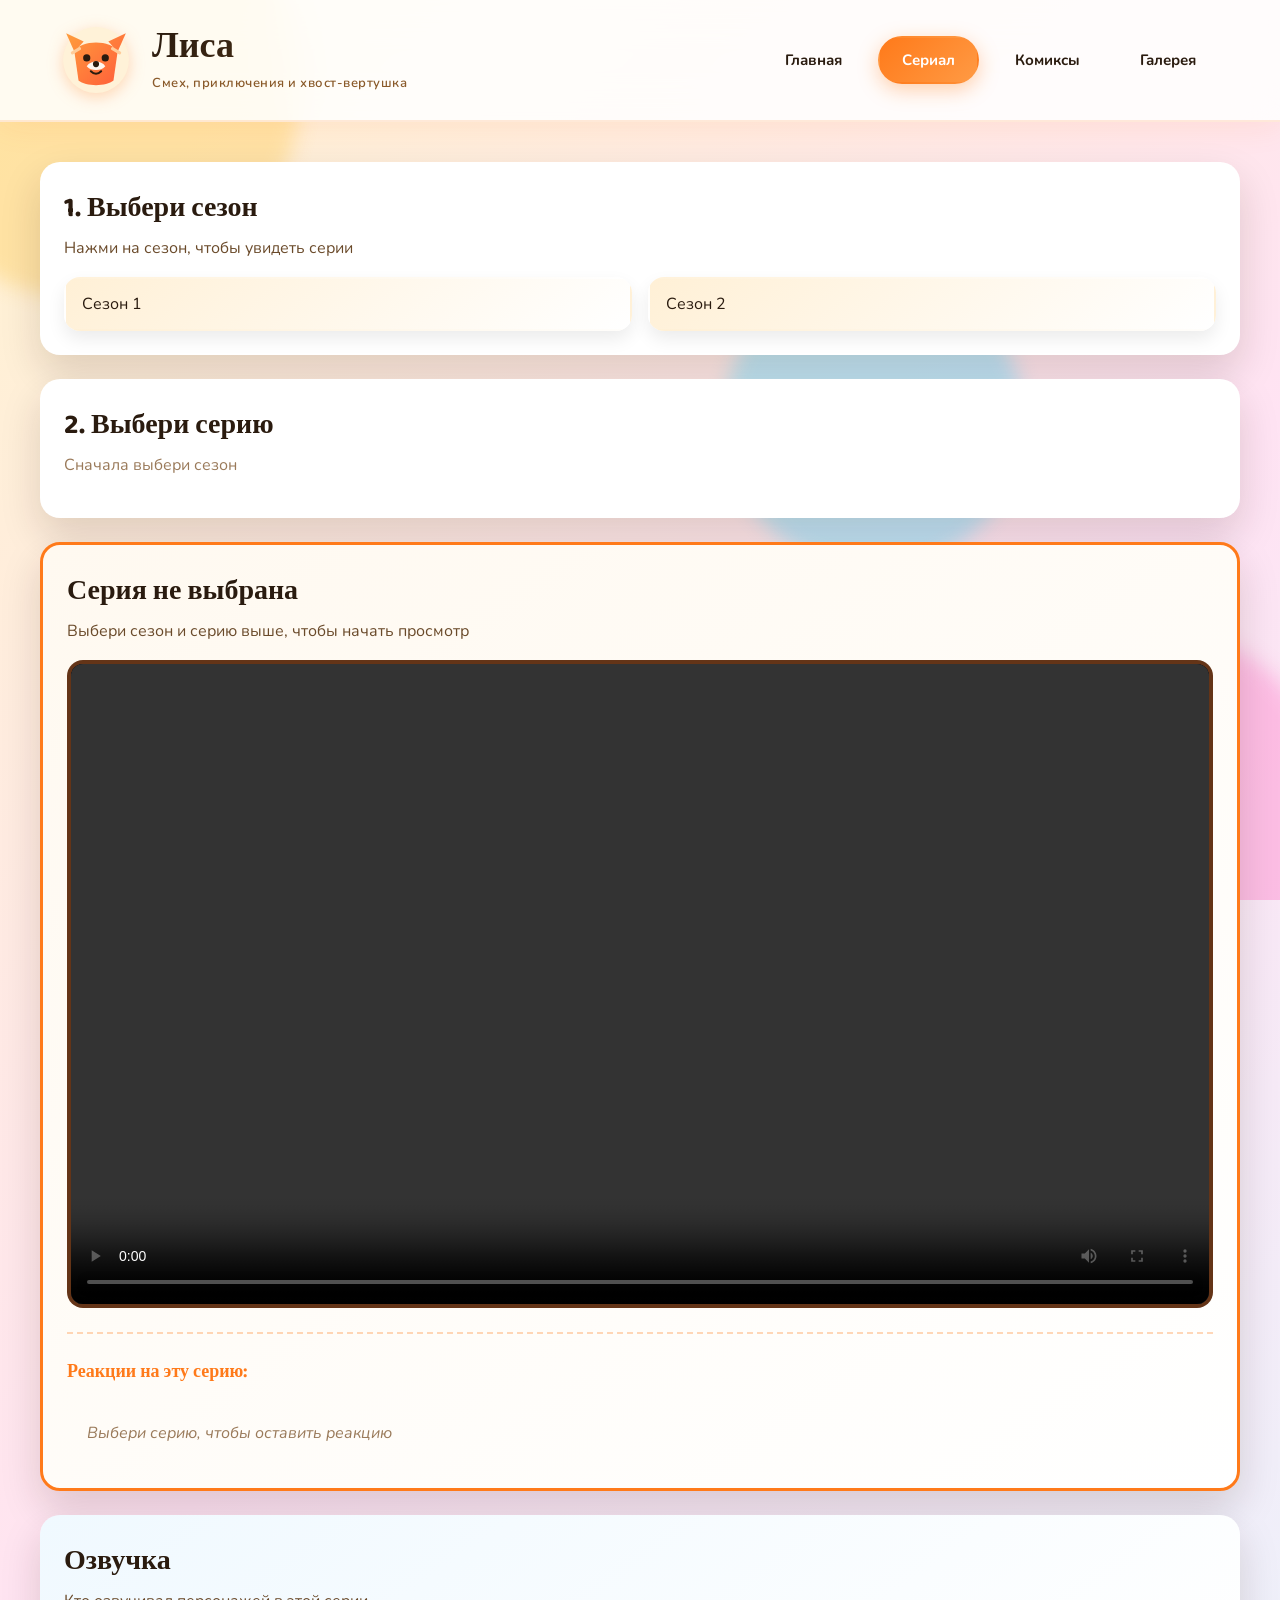
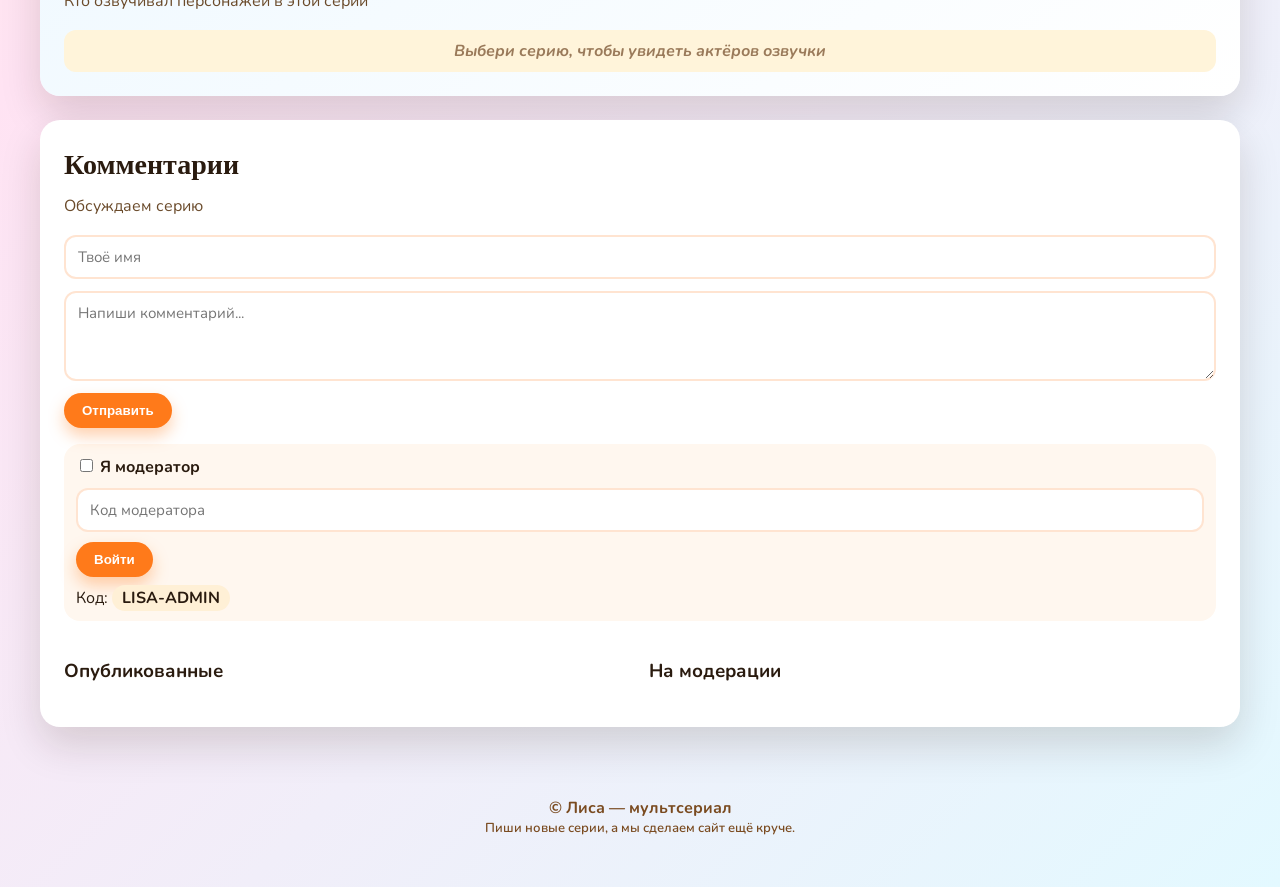
==== watch.html @ 3e106fd6 "first_commit" ====
<!doctype html>
<html lang="ru">
<head>
  <meta charset="utf-8" />
  <meta name="viewport" content="width=device-width, initial-scale=1" />
  <title>Смотреть — Лиса</title>
  <link rel="icon" type="image/svg+xml" href="assets/logo.svg" />
  <link rel="stylesheet" href="styles.css" />
</head>
<body>
  <div class="bg">
    <div class="blob blob-a"></div>
    <div class="blob blob-b"></div>
    <div class="blob blob-c"></div>
  </div>

  <header class="site-header">
    <div class="brand">
      <img class="logo" src="assets/logo.svg" alt="Лиса" />
      <div>
        <div class="title">Лиса</div>
        <div class="tagline">Смех, приключения и хвост-вертушка</div>
      </div>
    </div>
    <nav class="top-nav">
      <a href="index.html">Главная</a>
      <a href="watch.html" class="active">Сериал</a>
      <a href="comics.html">Комиксы</a>
      <a href="gallery.html">Галерея</a>
    </nav>
  </header>

  <main>
    <!-- Step 1: Seasons -->
    <section class="panel">
      <div class="panel-head">
        <h2>1. Выбери сезон</h2>
        <p id="seasonHint">Нажми на сезон, чтобы увидеть серии</p>
      </div>
      <div class="season-list" id="seasonList"></div>
    </section>

    <!-- Step 2: Episodes -->
    <section class="panel">
      <div class="panel-head">
        <h2>2. Выбери серию</h2>
        <p id="episodeHint">Сначала выбери сезон</p>
      </div>
      <div class="episode-list" id="episodeList"></div>
    </section>

    <!-- Step 3: Video Player -->
    <section id="episode" class="panel video-panel">
      <div class="panel-head">
        <h2 id="episodeTitle">Серия не выбрана</h2>
        <p id="episodeDesc">Выбери сезон и серию выше, чтобы начать просмотр</p>
      </div>

      <div class="video-wrap">
        <video id="videoPlayer" controls preload="metadata">
          Ваш браузер не поддерживает видео.
        </video>
      </div>

      <!-- Reactions for this video -->
      <div class="video-reactions">
        <h4>Реакции на эту серию:</h4>
        <div class="reactions-inline" id="reactionBar">
          <p class="reactions-hint">Выбери серию, чтобы оставить реакцию</p>
        </div>
      </div>
    </section>

    <!-- Step 4: Cast -->
    <section class="panel cast-panel">
      <div class="panel-head">
        <h2>Озвучка</h2>
        <p>Кто озвучивал персонажей в этой серии</p>
      </div>
      <ul class="cast-list" id="castList">
        <li class="cast-empty">Выбери серию, чтобы увидеть актёров озвучки</li>
      </ul>
    </section>

    <!-- Step 5: Comments -->

    <!-- Step 6: Comments -->
    <section class="panel comments-panel">
      <div class="panel-head">
        <h2>Комментарии</h2>
        <p>Обсуждаем серию</p>
      </div>

      <form id="commentForm" class="comment-form">
        <input type="text" id="commentName" placeholder="Твоё имя" maxlength="30" required />
        <textarea id="commentText" placeholder="Напиши комментарий..." maxlength="500" required></textarea>
        <button type="submit">Отправить</button>
      </form>

      <div class="moderation">
        <label class="mod-toggle">
          <input type="checkbox" id="modToggle" />
          Я модератор
        </label>
        <input type="password" id="modCode" placeholder="Код модератора" />
        <button id="modEnter" type="button">Войти</button>
        <div class="mod-note">Код: <span class="pill">LISA-ADMIN</span></div>
      </div>

      <div class="comment-columns">
        <div>
          <h3>Опубликованные</h3>
          <div id="approvedComments" class="comment-list"></div>
        </div>
        <div>
          <h3>На модерации</h3>
          <div id="pendingComments" class="comment-list"></div>
        </div>
      </div>
    </section>
  </main>

  <footer class="site-footer">
    <div>© Лиса — мультсериал</div>
    <div class="small">Пиши новые серии, а мы сделаем сайт ещё круче.</div>
  </footer>

  <script src="data.js"></script>
  <script src="app.js"></script>
  <script>
    document.addEventListener('DOMContentLoaded', () => {
      initWatchPage();
    });
  </script>
</body>
</html>
---- styles.css ----
﻿@import url('https://fonts.googleapis.com/css2?family=Baloo+2:wght@500;700&family=Nunito:wght@400;600;800&display=swap');

:root {
  --bg-1: #fff3cf;
  --bg-2: #ffe3f3;
  --bg-3: #e3f9ff;
  --ink: #2a1b0f;
  --accent: #ff7a1a;
  --accent-2: #ff3d8f;
  --card: #ffffff;
  --shadow: rgba(38, 18, 0, 0.15);
  --radius: 20px;
}

* {
  box-sizing: border-box;
}

body {
  margin: 0;
  font-family: 'Nunito', system-ui, sans-serif;
  color: var(--ink);
  background: linear-gradient(135deg, var(--bg-1), var(--bg-2) 45%, var(--bg-3));
  min-height: 100vh;
}

.bg {
  position: fixed;
  inset: 0;
  z-index: 0;
  overflow: hidden;
}

.blob {
  position: absolute;
  width: 420px;
  height: 420px;
  border-radius: 50%;
  filter: blur(10px);
  opacity: 0.45;
  animation: float 16s ease-in-out infinite;
}

.blob-a {
  background: #ffd169;
  top: -120px;
  left: -120px;
}

.blob-b {
  background: #ff8bcf;
  bottom: -140px;
  right: -60px;
  animation-delay: -4s;
}

.blob-c {
  background: #75e0ff;
  top: 30%;
  right: 20%;
  width: 300px;
  height: 300px;
  animation-delay: -8s;
}

@keyframes float {
  0%, 100% { transform: translate(0, 0) scale(1); }
  50% { transform: translate(20px, -30px) scale(1.05); }
}

.site-header {
  position: sticky;
  top: 0;
  z-index: 2;
  display: flex;
  align-items: center;
  justify-content: space-between;
  padding: 24px 60px;
  backdrop-filter: blur(20px);
  background: rgba(255, 255, 255, 0.85);
  border-bottom: 2px solid rgba(255, 122, 26, 0.15);
  box-shadow: 0 4px 30px rgba(255, 122, 26, 0.1);
}

.brand {
  display: flex;
  align-items: center;
  gap: 20px;
}

.logo {
  width: 72px;
  height: 72px;
  filter: drop-shadow(0 4px 8px rgba(255, 122, 26, 0.3));
}

.title {
  font-family: 'Baloo 2', cursive;
  font-size: 36px;
  font-weight: 700;
  letter-spacing: 0;
  line-height: 1.1;
  margin-bottom: 6px;
  background: linear-gradient(135deg, var(--ink), #5a3a1a);
  -webkit-background-clip: text;
  -webkit-text-fill-color: transparent;
  background-clip: text;
}

.tagline {
  font-size: 13px;
  font-weight: 600;
  color: #8a5a2a;
  letter-spacing: 0.5px;
  line-height: 1.4;
}

.top-nav {
  display: flex;
  gap: 12px;
}

.top-nav a {
  text-decoration: none;
  font-weight: 700;
  font-size: 15px;
  color: var(--ink);
  padding: 12px 22px;
  border-radius: 999px;
  transition: all 0.25s ease;
  border: 2px solid transparent;
}

.top-nav a:hover {
  background: rgba(255, 122, 26, 0.1);
  border-color: rgba(255, 122, 26, 0.3);
  transform: translateY(-2px);
}

.top-nav a.active {
  background: linear-gradient(135deg, var(--accent), #ff9a44);
  color: white;
  box-shadow: 0 6px 20px rgba(255, 122, 26, 0.35);
}

main {
  position: relative;
  z-index: 1;
  padding: 40px;
  display: grid;
  gap: 24px;
}

.panel {
  background: var(--card);
  border-radius: var(--radius);
  padding: 24px;
  box-shadow: 0 18px 40px var(--shadow);
}

.panel-head h2 {
  margin: 0 0 6px;
  font-family: 'Baloo 2', cursive;
  font-size: 28px;
}

.panel-head p {
  margin: 0 0 18px;
  color: #6a4a2a;
}

.hero {
  border: 3px dashed rgba(255, 122, 26, 0.35);
}

.season-list,
.episode-list {
  display: grid;
  grid-template-columns: repeat(auto-fit, minmax(180px, 1fr));
  gap: 16px;
}

.card {
  padding: 14px 16px;
  border-radius: 16px;
  background: linear-gradient(140deg, #fff0d6, #ffffff);
  box-shadow: 0 8px 18px rgba(0, 0, 0, 0.08);
  cursor: pointer;
  transition: transform 0.2s ease, border 0.2s ease;
  border: 2px solid transparent;
}

.card:hover {
  transform: translateY(-4px);
  border-color: rgba(255, 122, 26, 0.6);
}

.card.active {
  border-color: var(--accent-2);
  background: linear-gradient(140deg, #ffe2f0, #fff9f2);
}

.video-wrap {
  background: #111016;
  border-radius: 16px;
  overflow: hidden;
  border: 4px solid rgba(255, 122, 26, 0.35);
}

video {
  width: 100%;
  display: block;
  aspect-ratio: 16 / 9;
  background: #0e0b10;
}

.cast-list {
  list-style: none;
  padding: 0;
  margin: 0;
  display: grid;
  gap: 10px;
}

.cast-list li {
  padding: 10px 14px;
  border-radius: 12px;
  background: #fff4da;
  font-weight: 700;
}

.reactions {
  display: flex;
  flex-wrap: wrap;
  gap: 12px;
}

.reaction {
  display: flex;
  align-items: center;
  gap: 8px;
  background: #f9f3ff;
  border-radius: 999px;
  padding: 8px 14px;
  font-weight: 700;
  cursor: pointer;
  border: 2px solid transparent;
  transition: transform 0.2s ease, border 0.2s ease;
}

.reaction:hover {
  transform: translateY(-2px);
  border-color: var(--accent-2);
}

.comment-form {
  display: grid;
  gap: 12px;
}

.comment-form input,
.comment-form textarea,
.moderation input {
  font-family: inherit;
  border-radius: 12px;
  border: 2px solid rgba(255, 122, 26, 0.2);
  padding: 10px 12px;
  font-size: 15px;
}

.comment-form textarea {
  min-height: 90px;
  resize: vertical;
}

.comment-form button,
.moderation button {
  justify-self: start;
  background: var(--accent);
  color: white;
  border: none;
  padding: 10px 18px;
  border-radius: 999px;
  font-weight: 800;
  cursor: pointer;
  box-shadow: 0 8px 16px rgba(255, 122, 26, 0.35);
}

.moderation {
  display: grid;
  gap: 10px;
  margin-top: 16px;
  padding: 12px;
  background: #fff7ef;
  border-radius: 16px;
}

.mod-toggle {
  font-weight: 700;
}

.pill {
  background: #fff0d6;
  padding: 2px 10px;
  border-radius: 999px;
  font-weight: 700;
}

.comment-columns {
  display: grid;
  grid-template-columns: repeat(auto-fit, minmax(260px, 1fr));
  gap: 18px;
  margin-top: 18px;
}

.comment-list {
  display: grid;
  gap: 10px;
}

.comment {
  padding: 12px;
  border-radius: 12px;
  background: #f1fbff;
  box-shadow: 0 6px 14px rgba(0, 0, 0, 0.08);
}

.comment .meta {
  font-weight: 800;
  margin-bottom: 6px;
}

.comment button {
  margin-top: 8px;
  background: #4d63ff;
}

.site-footer {
  padding: 30px 40px 50px;
  text-align: center;
  font-weight: 700;
  color: #7a4b20;
}

.small {
  font-size: 13px;
  font-weight: 600;
}

.comics-grid {
  display: grid;
  grid-template-columns: repeat(auto-fit, minmax(220px, 1fr));
  gap: 24px;
}

.comic-card {
  position: relative;
  background: linear-gradient(145deg, #fff8e7, #ffffff);
  border-radius: var(--radius);
  overflow: hidden;
  box-shadow: 0 12px 32px var(--shadow);
  cursor: pointer;
  transition: transform 0.3s ease, box-shadow 0.3s ease;
  border: 3px solid transparent;
}

.comic-card:hover {
  transform: translateY(-8px) scale(1.02);
  box-shadow: 0 20px 50px rgba(255, 122, 26, 0.25);
  border-color: var(--accent);
}

.comic-cover {
  width: 100%;
  aspect-ratio: 3 / 4;
  object-fit: cover;
  display: block;
  background: linear-gradient(135deg, #ffe3c9, #ffc9e9);
}

.comic-info {
  padding: 16px;
  background: linear-gradient(180deg, transparent, rgba(255,255,255,0.9));
}

.comic-info h3 {
  margin: 0 0 8px;
  font-family: 'Baloo 2', cursive;
  font-size: 20px;
  color: var(--ink);
}

.comic-info p {
  margin: 0;
  font-size: 14px;
  color: #7a5a3a;
  line-height: 1.4;
}

.comic-badge {
  position: absolute;
  top: 12px;
  right: 12px;
  background: linear-gradient(135deg, var(--accent), var(--accent-2));
  color: white;
  padding: 6px 14px;
  border-radius: 999px;
  font-size: 13px;
  font-weight: 800;
  box-shadow: 0 4px 12px rgba(255, 122, 26, 0.4);
  z-index: 1;
}

.comic-modal {
  display: none;
  position: fixed;
  inset: 0;
  z-index: 100;
  align-items: center;
  justify-content: center;
}

.comic-modal.active {
  display: flex;
}

.comic-backdrop {
  position: absolute;
  inset: 0;
  background: rgba(42, 27, 15, 0.95);
  backdrop-filter: blur(8px);
}

.comic-reader {
  position: relative;
  z-index: 1;
  width: 100%;
  max-width: 1000px;
  height: 90vh;
  margin: 20px;
  background: linear-gradient(135deg, #1a0f0a, #2a1b0f);
  border-radius: 24px;
  box-shadow: 0 40px 80px rgba(0, 0, 0, 0.5);
  display: flex;
  flex-direction: column;
  overflow: hidden;
  border: 4px solid rgba(255, 122, 26, 0.3);
}

.comic-close {
  position: absolute;
  top: 16px;
  right: 16px;
  width: 48px;
  height: 48px;
  border-radius: 50%;
  background: rgba(255, 255, 255, 0.1);
  border: 2px solid rgba(255, 255, 255, 0.2);
  color: white;
  font-size: 28px;
  cursor: pointer;
  z-index: 10;
  display: flex;
  align-items: center;
  justify-content: center;
  transition: all 0.2s ease;
}

.comic-close:hover {
  background: var(--accent);
  border-color: var(--accent);
  transform: rotate(90deg);
}

.comic-stage {
  flex: 1;
  display: flex;
  align-items: center;
  justify-content: center;
  padding: 60px 40px 20px;
  position: relative;
}

.comic-stage::before,
.comic-stage::after {
  content: '';
  position: absolute;
  top: 0;
  bottom: 80px;
  width: 30%;
  z-index: 5;
  cursor: pointer;
  transition: background 0.2s ease;
}

.comic-stage::before {
  left: 0;
}

.comic-stage::after {
  right: 0;
}

.comic-stage:hover::before {
  background: linear-gradient(90deg, rgba(255,122,26,0.1), transparent);
}

.comic-stage:hover::after {
  background: linear-gradient(-90deg, rgba(255,122,26,0.1), transparent);
}

#comicPage {
  max-width: 100%;
  max-height: 100%;
  object-fit: contain;
  border-radius: 12px;
  box-shadow: 0 20px 60px rgba(0, 0, 0, 0.5);
}

.comic-nav {
  display: flex;
  align-items: center;
  justify-content: space-between;
  padding: 20px 40px 30px;
  gap: 20px;
}

.comic-btn {
  display: flex;
  align-items: center;
  gap: 8px;
  background: linear-gradient(135deg, var(--accent), #ff9a44);
  color: white;
  border: none;
  padding: 14px 28px;
  border-radius: 999px;
  font-family: 'Nunito', sans-serif;
  font-size: 16px;
  font-weight: 800;
  cursor: pointer;
  box-shadow: 0 8px 24px rgba(255, 122, 26, 0.4);
  transition: all 0.2s ease;
}

.comic-btn:hover:not(:disabled) {
  transform: translateY(-3px);
  box-shadow: 0 12px 32px rgba(255, 122, 26, 0.5);
}

.comic-btn:disabled {
  opacity: 0.4;
  cursor: not-allowed;
}

.comic-btn span {
  font-size: 20px;
}

.comic-progress {
  color: white;
  font-size: 18px;
  font-weight: 700;
  background: rgba(255, 255, 255, 0.1);
  padding: 12px 24px;
  border-radius: 999px;
  border: 2px solid rgba(255, 255, 255, 0.2);
}

.comic-hint {
  text-align: center;
  color: rgba(255, 255, 255, 0.5);
  font-size: 14px;
  padding-bottom: 20px;
}

/* ===== HERO PANEL (Main Page) ===== */
.hero-panel {
  display: grid;
  grid-template-columns: 1fr auto;
  gap: 48px;
  align-items: center;
  background: linear-gradient(135deg, #fff9e6, #fff0f5, #e8faff);
  border-radius: var(--radius);
  padding: 48px 56px;
  box-shadow: 0 18px 40px var(--shadow);
  min-height: 340px;
}

.hero-content h1 {
  font-family: 'Baloo 2', cursive;
  font-size: 48px;
  margin: 0 0 16px;
  background: linear-gradient(135deg, var(--accent), var(--accent-2));
  -webkit-background-clip: text;
  -webkit-text-fill-color: transparent;
  background-clip: text;
}

.hero-content > p {
  font-size: 18px;
  color: #5a4a3a;
  margin: 0 0 28px;
  line-height: 1.6;
}

.hero-buttons {
  display: flex;
  gap: 16px;
  flex-wrap: wrap;
}

.hero-btn {
  display: flex;
  align-items: center;
  gap: 10px;
  padding: 16px 28px;
  border-radius: 999px;
  font-size: 18px;
  font-weight: 800;
  text-decoration: none;
  transition: all 0.3s ease;
  border: none;
  cursor: pointer;
}

.hero-btn span {
  font-size: 22px;
}

.hero-btn-primary {
  background: linear-gradient(135deg, var(--accent), #ff9a44);
  color: white;
  box-shadow: 0 10px 30px rgba(255, 122, 26, 0.4);
}

.hero-btn-primary:hover {
  transform: translateY(-3px);
  box-shadow: 0 15px 40px rgba(255, 122, 26, 0.5);
}

.hero-btn-secondary {
  background: white;
  color: var(--accent);
  border: 3px solid var(--accent);
}

.hero-btn-secondary:hover {
  background: var(--accent);
  color: white;
  transform: translateY(-3px);
}

.hero-image {
  width: 280px;
  height: 280px;
  border-radius: 50%;
  background: linear-gradient(135deg, #ffd169, #ff8bcf);
  display: flex;
  align-items: center;
  justify-content: center;
  box-shadow: 0 20px 60px rgba(255, 122, 26, 0.3);
}

.hero-image img {
  width: 100%;
  height: 100%;
  object-fit: cover;
  border-radius: 50%;
}

/* ===== LIKES SYSTEM ===== */
.content-actions {
  display: flex;
  flex-wrap: wrap;
  gap: 24px;
  align-items: center;
  margin-top: 24px;
  padding-top: 24px;
  border-top: 2px solid rgba(255, 122, 26, 0.1);
}

.likes-section {
  display: flex;
  align-items: center;
  gap: 12px;
}

.like-btn {
  display: flex;
  align-items: center;
  gap: 8px;
  background: white;
  border: 3px solid var(--accent);
  padding: 12px 24px;
  border-radius: 999px;
  font-family: 'Nunito', sans-serif;
  font-size: 16px;
  font-weight: 800;
  color: var(--accent);
  cursor: pointer;
  transition: all 0.2s ease;
}

.like-btn:hover {
  background: rgba(255, 122, 26, 0.1);
  transform: scale(1.05);
}

.like-btn.liked {
  background: linear-gradient(135deg, var(--accent), var(--accent-2));
  color: white;
  border-color: transparent;
}

.like-icon {
  font-size: 22px;
}

.like-count {
  font-size: 20px;
  font-weight: 800;
  color: var(--ink);
}

/* ===== NEWS ===== */
.news-grid {
  display: grid;
  grid-template-columns: repeat(auto-fit, minmax(300px, 1fr));
  gap: 24px;
}

.news-card {
  background: linear-gradient(145deg, #ffffff, #fff9f0);
  border-radius: var(--radius);
  overflow: hidden;
  box-shadow: 0 10px 30px var(--shadow);
  transition: transform 0.3s ease, box-shadow 0.3s ease;
  cursor: pointer;
}

.news-card:hover {
  transform: translateY(-6px);
  box-shadow: 0 20px 50px rgba(255, 122, 26, 0.2);
}

.news-image {
  height: 180px;
  overflow: hidden;
  background: linear-gradient(135deg, #ffe3c9, #ffc9e9);
}

.news-image img {
  width: 100%;
  height: 100%;
  object-fit: cover;
}

.news-content {
  padding: 20px;
}

.news-category {
  display: inline-block;
  background: linear-gradient(135deg, var(--accent), var(--accent-2));
  color: white;
  padding: 4px 12px;
  border-radius: 999px;
  font-size: 12px;
  font-weight: 800;
  text-transform: uppercase;
  letter-spacing: 0.5px;
}

.news-content h3 {
  margin: 12px 0 8px;
  font-family: 'Baloo 2', cursive;
  font-size: 20px;
}

.news-content p {
  margin: 0 0 12px;
  color: #6a4a2a;
  font-size: 15px;
  line-height: 1.5;
}

.news-content time {
  font-size: 13px;
  color: #9a7a5a;
  font-weight: 600;
}

/* ===== POPULAR GRID ===== */
.popular-grid {
  display: grid;
  grid-template-columns: repeat(auto-fit, minmax(200px, 1fr));
  gap: 24px;
}

.popular-card {
  background: linear-gradient(145deg, #ffffff, #fff5e6);
  border-radius: var(--radius);
  padding: 28px;
  text-align: center;
  text-decoration: none;
  color: var(--ink);
  box-shadow: 0 10px 30px var(--shadow);
  transition: all 0.3s ease;
  border: 3px solid transparent;
}

.popular-card:hover {
  transform: translateY(-8px);
  border-color: var(--accent);
  box-shadow: 0 20px 50px rgba(255, 122, 26, 0.25);
}

.popular-icon {
  font-size: 48px;
  margin-bottom: 12px;
}

.popular-card h3 {
  margin: 0 0 8px;
  font-family: 'Baloo 2', cursive;
  font-size: 22px;
}

.popular-card p {
  margin: 0 0 16px;
  color: #6a4a2a;
  font-size: 14px;
}

.popular-btn {
  display: inline-block;
  background: var(--accent);
  color: white;
  padding: 10px 20px;
  border-radius: 999px;
  font-weight: 800;
  font-size: 14px;
}

/* ===== LATEST COMMENTS ===== */
.latest-comments {
  display: grid;
  gap: 16px;
}

.latest-comment {
  background: linear-gradient(145deg, #f9f9ff, #fff5f0);
  padding: 16px 20px;
  border-radius: 16px;
  border-left: 4px solid var(--accent);
}

.latest-comment-header {
  display: flex;
  justify-content: space-between;
  margin-bottom: 8px;
}

.latest-comment-header span {
  color: #9a7a5a;
  font-size: 13px;
}

.latest-comment p {
  margin: 0;
  color: #5a4a3a;
  font-size: 15px;
}

.no-comments {
  text-align: center;
  color: #9a7a5a;
  padding: 40px;
  font-style: italic;
}

/* ===== COMIC INFO PANEL ===== */
.comic-info-panel {
  background: linear-gradient(145deg, #fff9e6, #fff0f5);
  border: 3px dashed rgba(255, 122, 26, 0.3);
}

.comic-info-panel.hidden {
  display: none;
}

.comic-info-content {
  display: flex;
  justify-content: space-between;
  align-items: center;
  flex-wrap: wrap;
  gap: 24px;
}

.comic-info-text {
  flex: 1;
  min-width: 300px;
}

.comic-info-text h3 {
  font-family: 'Baloo 2', cursive;
  font-size: 28px;
  margin: 0 0 12px;
}

.comic-info-text p {
  color: #6a4a2a;
  font-size: 16px;
  line-height: 1.6;
  margin: 0 0 20px;
}

.read-btn {
  display: inline-flex;
  align-items: center;
  gap: 10px;
  background: linear-gradient(135deg, var(--accent), var(--accent-2));
  color: white;
  border: none;
  padding: 16px 32px;
  border-radius: 999px;
  font-size: 18px;
  font-weight: 800;
  cursor: pointer;
  box-shadow: 0 10px 30px rgba(255, 122, 26, 0.4);
  transition: all 0.2s ease;
}

.read-btn:hover {
  transform: translateY(-3px);
  box-shadow: 0 15px 40px rgba(255, 122, 26, 0.5);
}

.read-btn span {
  font-size: 22px;
}

/* ===== GALLERY ===== */
.gallery-filters {
  display: flex;
  flex-wrap: wrap;
  gap: 12px;
}

.filter-btn {
  background: white;
  border: 2px solid rgba(255, 122, 26, 0.2);
  padding: 10px 20px;
  border-radius: 999px;
  font-family: 'Nunito', sans-serif;
  font-size: 15px;
  font-weight: 700;
  color: var(--ink);
  cursor: pointer;
  transition: all 0.2s ease;
}

.filter-btn:hover {
  border-color: var(--accent);
  background: rgba(255, 122, 26, 0.05);
}

.filter-btn.active {
  background: var(--accent);
  border-color: var(--accent);
  color: white;
}

.gallery-grid {
  display: grid;
  grid-template-columns: repeat(auto-fill, minmax(250px, 1fr));
  gap: 24px;
}

.gallery-item {
  position: relative;
  aspect-ratio: 1;
  border-radius: var(--radius);
  overflow: hidden;
  cursor: pointer;
  box-shadow: 0 10px 30px var(--shadow);
  transition: transform 0.3s ease, box-shadow 0.3s ease;
}

.gallery-item:hover {
  transform: translateY(-6px) scale(1.02);
  box-shadow: 0 20px 50px rgba(255, 122, 26, 0.25);
}

.gallery-item img {
  width: 100%;
  height: 100%;
  object-fit: cover;
}

.gallery-item-overlay {
  position: absolute;
  bottom: 0;
  left: 0;
  right: 0;
  padding: 20px;
  background: linear-gradient(transparent, rgba(0,0,0,0.8));
  color: white;
  transform: translateY(20px);
  opacity: 0;
  transition: all 0.3s ease;
}

.gallery-item:hover .gallery-item-overlay {
  transform: translateY(0);
  opacity: 1;
}

.gallery-item-overlay h4 {
  margin: 0 0 6px;
  font-family: 'Baloo 2', cursive;
  font-size: 18px;
}

.gallery-category {
  font-size: 12px;
  opacity: 0.8;
}

/* Gallery Lightbox */
.gallery-modal {
  display: none;
  position: fixed;
  inset: 0;
  z-index: 100;
  align-items: center;
  justify-content: center;
  padding: 40px;
}

.gallery-modal.active {
  display: flex;
}

.gallery-backdrop {
  position: absolute;
  inset: 0;
  background: rgba(0, 0, 0, 0.95);
  backdrop-filter: blur(10px);
}

.gallery-viewer {
  position: relative;
  z-index: 1;
  max-width: 90vw;
  max-height: 85vh;
  display: flex;
  flex-direction: column;
  align-items: center;
}

.gallery-viewer img {
  max-width: 100%;
  max-height: 70vh;
  object-fit: contain;
  border-radius: 12px;
  box-shadow: 0 40px 80px rgba(0,0,0,0.5);
}

.gallery-info {
  margin-top: 20px;
  text-align: center;
  color: white;
}

.gallery-info h3 {
  margin: 0 0 8px;
  font-family: 'Baloo 2', cursive;
  font-size: 24px;
}

.gallery-info p {
  margin: 0 0 12px;
  opacity: 0.8;
}

.gallery-tag {
  display: inline-block;
  background: var(--accent);
  padding: 6px 16px;
  border-radius: 999px;
  font-size: 13px;
  font-weight: 700;
}

.gallery-close,
.gallery-nav {
  position: absolute;
  z-index: 10;
  background: rgba(255, 255, 255, 0.1);
  border: 2px solid rgba(255, 255, 255, 0.2);
  color: white;
  cursor: pointer;
  transition: all 0.2s ease;
  display: flex;
  align-items: center;
  justify-content: center;
}

.gallery-close {
  top: 20px;
  right: 20px;
  width: 50px;
  height: 50px;
  border-radius: 50%;
  font-size: 32px;
}

.gallery-nav {
  top: 50%;
  transform: translateY(-50%);
  width: 60px;
  height: 60px;
  border-radius: 50%;
  font-size: 40px;
}

.gallery-prev { left: 20px; }
.gallery-next { right: 20px; }

.gallery-close:hover,
.gallery-nav:hover {
  background: var(--accent);
  border-color: var(--accent);
}

.gallery-counter {
  position: absolute;
  bottom: 30px;
  left: 50%;
  transform: translateX(-50%);
  color: white;
  font-size: 16px;
  font-weight: 700;
  background: rgba(255,255,255,0.1);
  padding: 10px 24px;
  border-radius: 999px;
}

/* Submit Art CTA */
.submit-art-cta {
  text-align: center;
  padding: 30px;
  background: linear-gradient(145deg, #fff9e6, #fff0f5);
  border-radius: 16px;
}

.submit-art-cta p {
  margin: 0 0 8px;
  font-size: 18px;
}

/* ===== COMMENTS IMPROVEMENTS ===== */
.comments-panel.hidden {
  display: none;
}

.comment-header {
  display: flex;
  justify-content: space-between;
  margin-bottom: 8px;
}

.comment-author {
  font-weight: 800;
  color: var(--accent);
}

.comment-date {
  font-size: 13px;
  color: #9a7a5a;
}

.comment-text {
  color: #4a3a2a;
  line-height: 1.5;
}

.approve-btn {
  margin-top: 10px;
  background: #4CAF50 !important;
}

.cast-section h4 {
  margin: 0 0 12px;
  font-family: 'Baloo 2', cursive;
  font-size: 18px;
  color: var(--accent);
}

/* ===== REACTIONS ===== */
.reaction-emoji {
  font-size: 24px;
}

.reaction-name {
  color: var(--ink);
}

.reaction-count {
  background: var(--accent);
  color: white;
  padding: 2px 10px;
  border-radius: 999px;
  font-size: 13px;
}

/* ===== WATCH PAGE LAYOUT ===== */
.video-panel {
  border: 3px solid var(--accent);
  background: linear-gradient(145deg, #fff9f0, #ffffff);
}

.video-reactions {
  margin-top: 24px;
  padding-top: 24px;
  border-top: 2px dashed rgba(255, 122, 26, 0.3);
}

.video-reactions h4 {
  margin: 0 0 16px;
  font-family: 'Baloo 2', cursive;
  font-size: 18px;
  color: var(--accent);
}

.reactions-inline {
  display: flex;
  flex-wrap: wrap;
  gap: 12px;
}

.reactions-inline .reaction {
  background: linear-gradient(145deg, #fff5e6, #ffffff);
  padding: 10px 18px;
  font-size: 15px;
}

.reactions-inline .reaction:hover {
  background: linear-gradient(145deg, var(--accent), #ff9a44);
  color: white;
}

.reactions-inline .reaction:hover .reaction-name,
.reactions-inline .reaction:hover .reaction-count {
  color: white;
}

.reactions-inline .reaction-count {
  background: var(--accent);
  color: white;
}

.reactions-hint {
  color: #9a7a5a;
  font-style: italic;
  padding: 12px;
  margin: 0;
}

.cast-panel {
  background: linear-gradient(145deg, #f0f9ff, #ffffff);
}

.cast-empty {
  color: #9a7a5a;
  font-style: italic;
  padding: 20px;
  text-align: center;
  background: rgba(0,0,0,0.03);
  border-radius: 12px;
}

.reactions-panel {
  background: linear-gradient(145deg, #fff5f9, #ffffff);
}

.reactions-hint {
  color: #9a7a5a;
  font-style: italic;
  padding: 20px;
  text-align: center;
  margin: 0;
}

@media (max-width: 900px) {
  .site-header {
    flex-direction: column;
    align-items: flex-start;
    gap: 16px;
    padding: 20px 24px;
  }

  .logo {
    width: 56px;
    height: 56px;
  }

  .title {
    font-size: 28px;
  }

  .tagline {
    font-size: 12px;
  }

  .top-nav {
    flex-wrap: wrap;
    gap: 8px;
  }

  .top-nav a {
    padding: 10px 16px;
    font-size: 14px;
  }

  main {
    padding: 24px;
  }

  .hero-panel {
    grid-template-columns: 1fr;
    text-align: center;
  }

  .hero-content h1 {
    font-size: 36px;
  }

  .hero-image {
    width: 200px;
    height: 200px;
    margin: 0 auto;
  }

  .comics-grid {
    grid-template-columns: repeat(2, 1fr);
    gap: 16px;
  }

  .comic-reader {
    margin: 10px;
    height: 95vh;
    border-radius: 16px;
  }

  .comic-stage {
    padding: 50px 10px 10px;
  }

  .comic-nav {
    padding: 15px 20px 20px;
  }

  .comic-btn {
    padding: 12px 18px;
    font-size: 14px;
  }

  .comic-progress {
    font-size: 14px;
    padding: 10px 16px;
  }

  .comic-hint {
    display: none;
  }

  .gallery-grid {
    grid-template-columns: repeat(2, 1fr);
    gap: 16px;
  }

  .comic-info-content {
    flex-direction: column;
    text-align: center;
  }

  .content-actions {
    flex-direction: column;
    align-items: flex-start;
  }

  .news-grid {
    grid-template-columns: 1fr;
  }
}
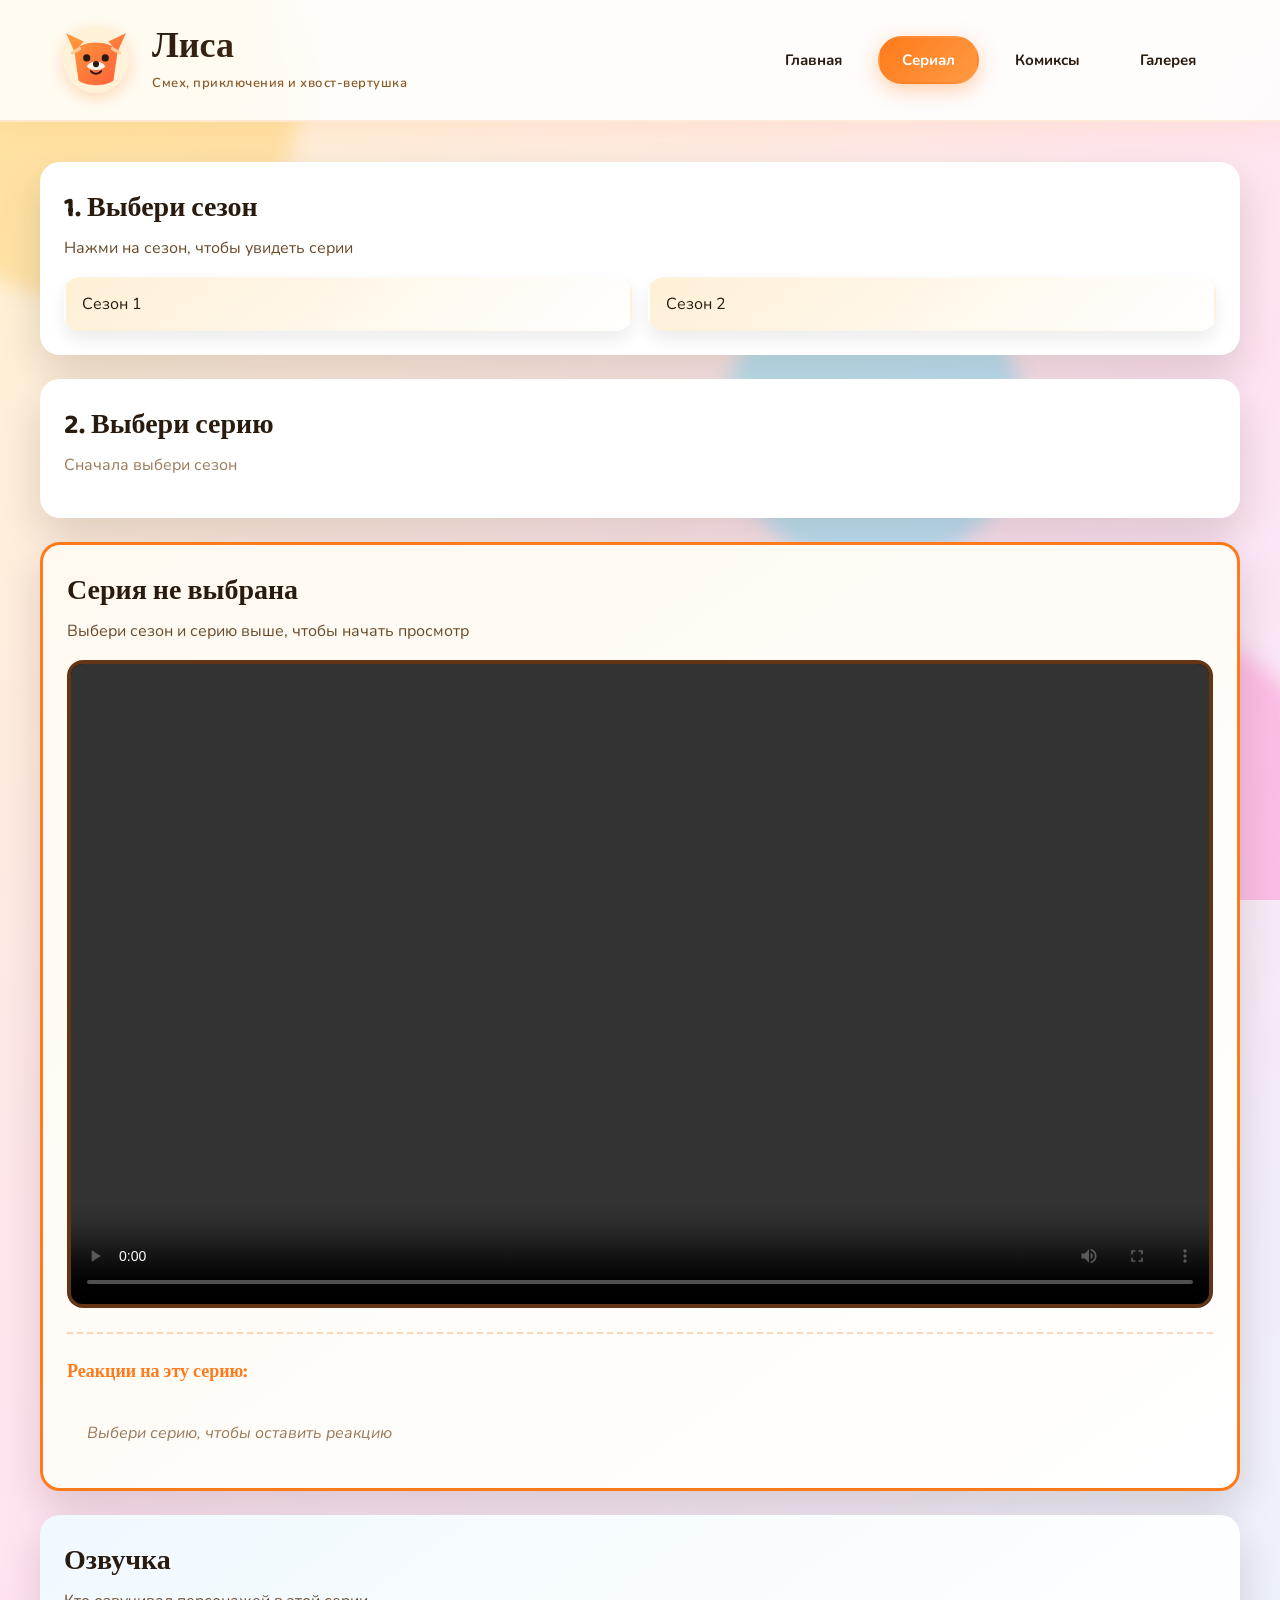
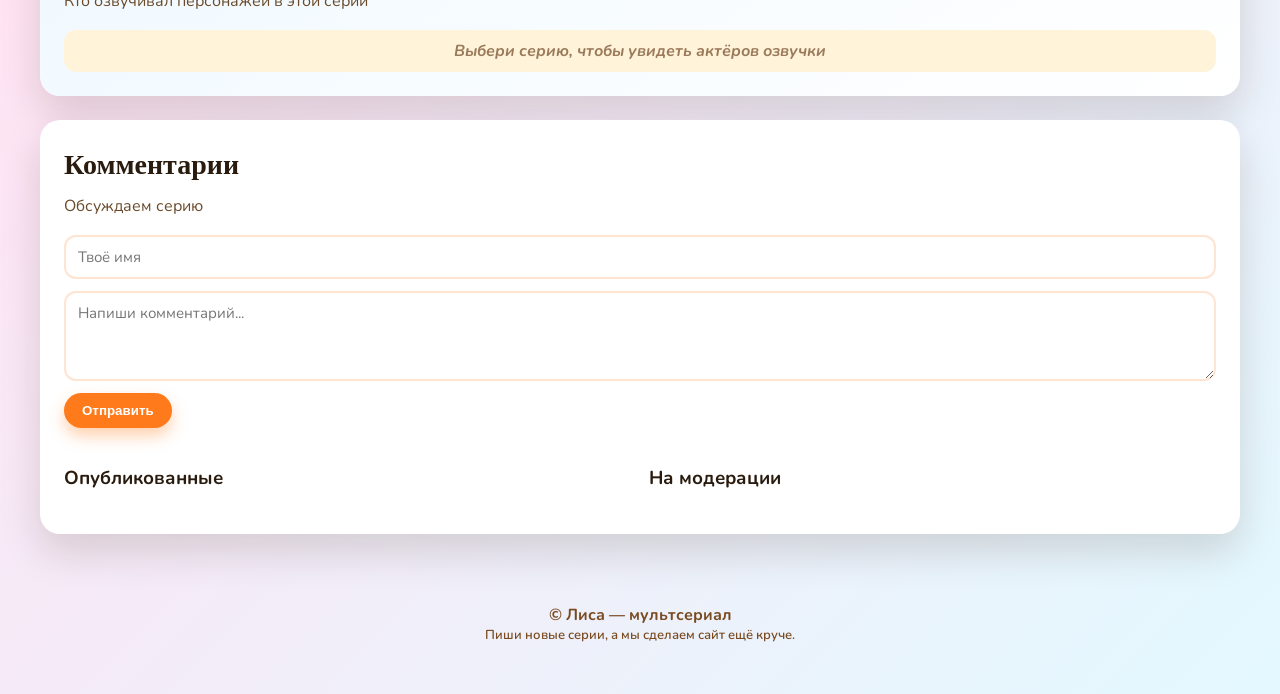
==== commit a7e6c4c9: "доработка видео окна" ====
--- a/watch.html
+++ b/watch.html
@@ -97,16 +97,7 @@
         <button type="submit">Отправить</button>
       </form>
 
-      <div class="moderation">
-        <label class="mod-toggle">
-          <input type="checkbox" id="modToggle" />
-          Я модератор
-        </label>
-        <input type="password" id="modCode" placeholder="Код модератора" />
-        <button id="modEnter" type="button">Войти</button>
-        <div class="mod-note">Код: <span class="pill">LISA-ADMIN</span></div>
-      </div>
-
+      
       <div class="comment-columns">
         <div>
           <h3>Опубликованные</h3>
--- a/styles.css
+++ b/styles.css
@@ -286,18 +286,6 @@
   box-shadow: 0 8px 16px rgba(255, 122, 26, 0.35);
 }
 
-.moderation {
-  display: grid;
-  gap: 10px;
-  margin-top: 16px;
-  padding: 12px;
-  background: #fff7ef;
-  border-radius: 16px;
-}
-
-.mod-toggle {
-  font-weight: 700;
-}
 
 .pill {
   background: #fff0d6;
@@ -1394,4 +1382,20 @@
   .news-grid {
     grid-template-columns: 1fr;
   }
-}
+
+  .video-panel {
+    padding: 16px;
+  }
+
+  .video-wrap {
+    border-radius: 12px;
+    border-width: 3px;
+  }
+
+  video {
+    aspect-ratio: 16 / 9;
+    max-height: 50vh;
+    object-fit: contain;
+    background: #0e0b10;
+  }
+}
